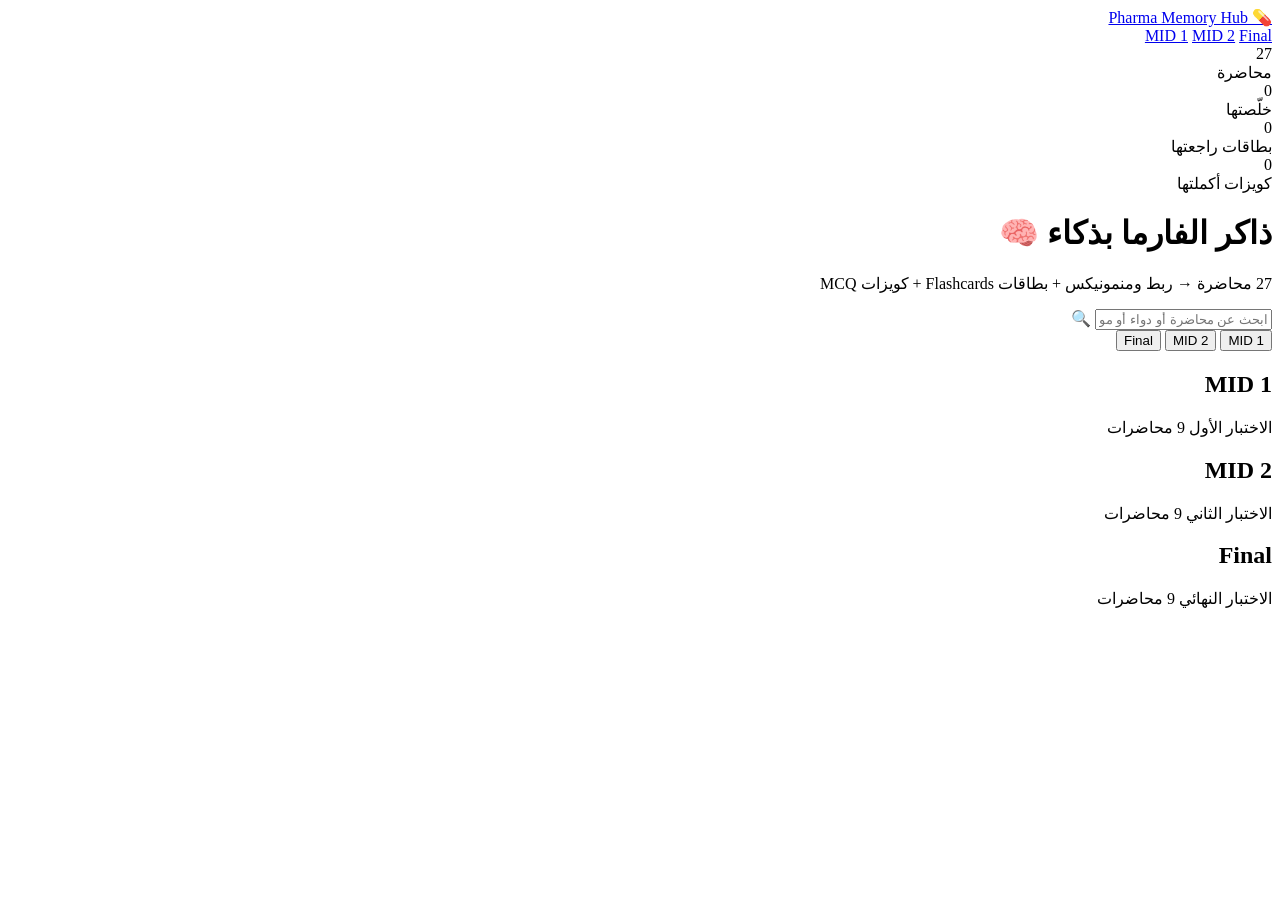
==== index.html @ 9112de87 "Rename index.html.html to index.html" ====
<!DOCTYPE html>
<html lang="ar" dir="rtl">
<head>
  <meta charset="UTF-8">
  <meta name="viewport" content="width=device-width, initial-scale=1.0">
  <title>Pharma Memory Hub 💊</title>
  <link rel="stylesheet" href="assets/css/styles.css">
</head>
<body>

<!-- NAVBAR -->
<nav class="navbar">
  <a class="navbar-brand" href="index.html">
    <span>💊</span> Pharma Memory Hub
  </a>
  <div class="nav-links">
    <a class="nav-link mid1" href="#mid1">MID 1</a>
    <a class="nav-link mid2" href="#mid2">MID 2</a>
    <a class="nav-link final" href="#final">Final</a>
  </div>
</nav>

<!-- STATS BAR -->
<div class="stats-bar" id="statsBar">
  <div class="stat-item">
    <div class="val" id="stat-total">27</div>
    <div class="lbl">محاضرة</div>
  </div>
  <div class="stat-item">
    <div class="val" id="stat-done">0</div>
    <div class="lbl">خلّصتها</div>
  </div>
  <div class="stat-item">
    <div class="val" id="stat-cards">0</div>
    <div class="lbl">بطاقات راجعتها</div>
  </div>
  <div class="stat-item">
    <div class="val" id="stat-quizzes">0</div>
    <div class="lbl">كويزات أكملتها</div>
  </div>
</div>

<!-- HERO -->
<div class="hero">
  <h1>ذاكر الفارما بذكاء 🧠</h1>
  <p>27 محاضرة → ربط ومنمونيكس + بطاقات Flashcards + كويزات MCQ</p>

  <div class="search-bar">
    <input type="text" id="searchInput" placeholder="ابحث عن محاضرة أو دواء أو موضوع…" autocomplete="off">
    <span class="search-icon">🔍</span>
  </div>

  <div class="filter-row" id="filterRow">
    <button class="filter-chip exam-mid1 active" data-filter="mid1">MID 1</button>
    <button class="filter-chip exam-mid2 active" data-filter="mid2">MID 2</button>
    <button class="filter-chip exam-final active" data-filter="final">Final</button>
    <button class="filter-chip" data-filter="all" style="display:none">الكل</button>
  </div>
</div>

<!-- CONTENT -->
<main id="main">
  <!-- MID 1 -->
  <section class="section" id="mid1">
    <div class="section-header">
      <h2>MID 1</h2>
      <span class="exam-badge badge-mid1">الاختبار الأول</span>
      <span class="count" id="count-mid1">9 محاضرات</span>
    </div>
    <div class="lecture-grid" id="grid-mid1"></div>
  </section>

  <!-- MID 2 -->
  <section class="section" id="mid2">
    <div class="section-header">
      <h2>MID 2</h2>
      <span class="exam-badge badge-mid2">الاختبار الثاني</span>
      <span class="count" id="count-mid2">9 محاضرات</span>
    </div>
    <div class="lecture-grid" id="grid-mid2"></div>
  </section>

  <!-- FINAL -->
  <section class="section" id="final">
    <div class="section-header">
      <h2>Final</h2>
      <span class="exam-badge badge-final">الاختبار النهائي</span>
      <span class="count" id="count-final">9 محاضرات</span>
    </div>
    <div class="lecture-grid" id="grid-final"></div>
  </section>

  <div class="empty-state" id="emptyState" style="display:none">
    <div class="icon">🔍</div>
    <p>ما لقينا نتائج. جرّب كلمة ثانية.</p>
  </div>
</main>

<script src="assets/js/app.js"></script>
</body>
</html>
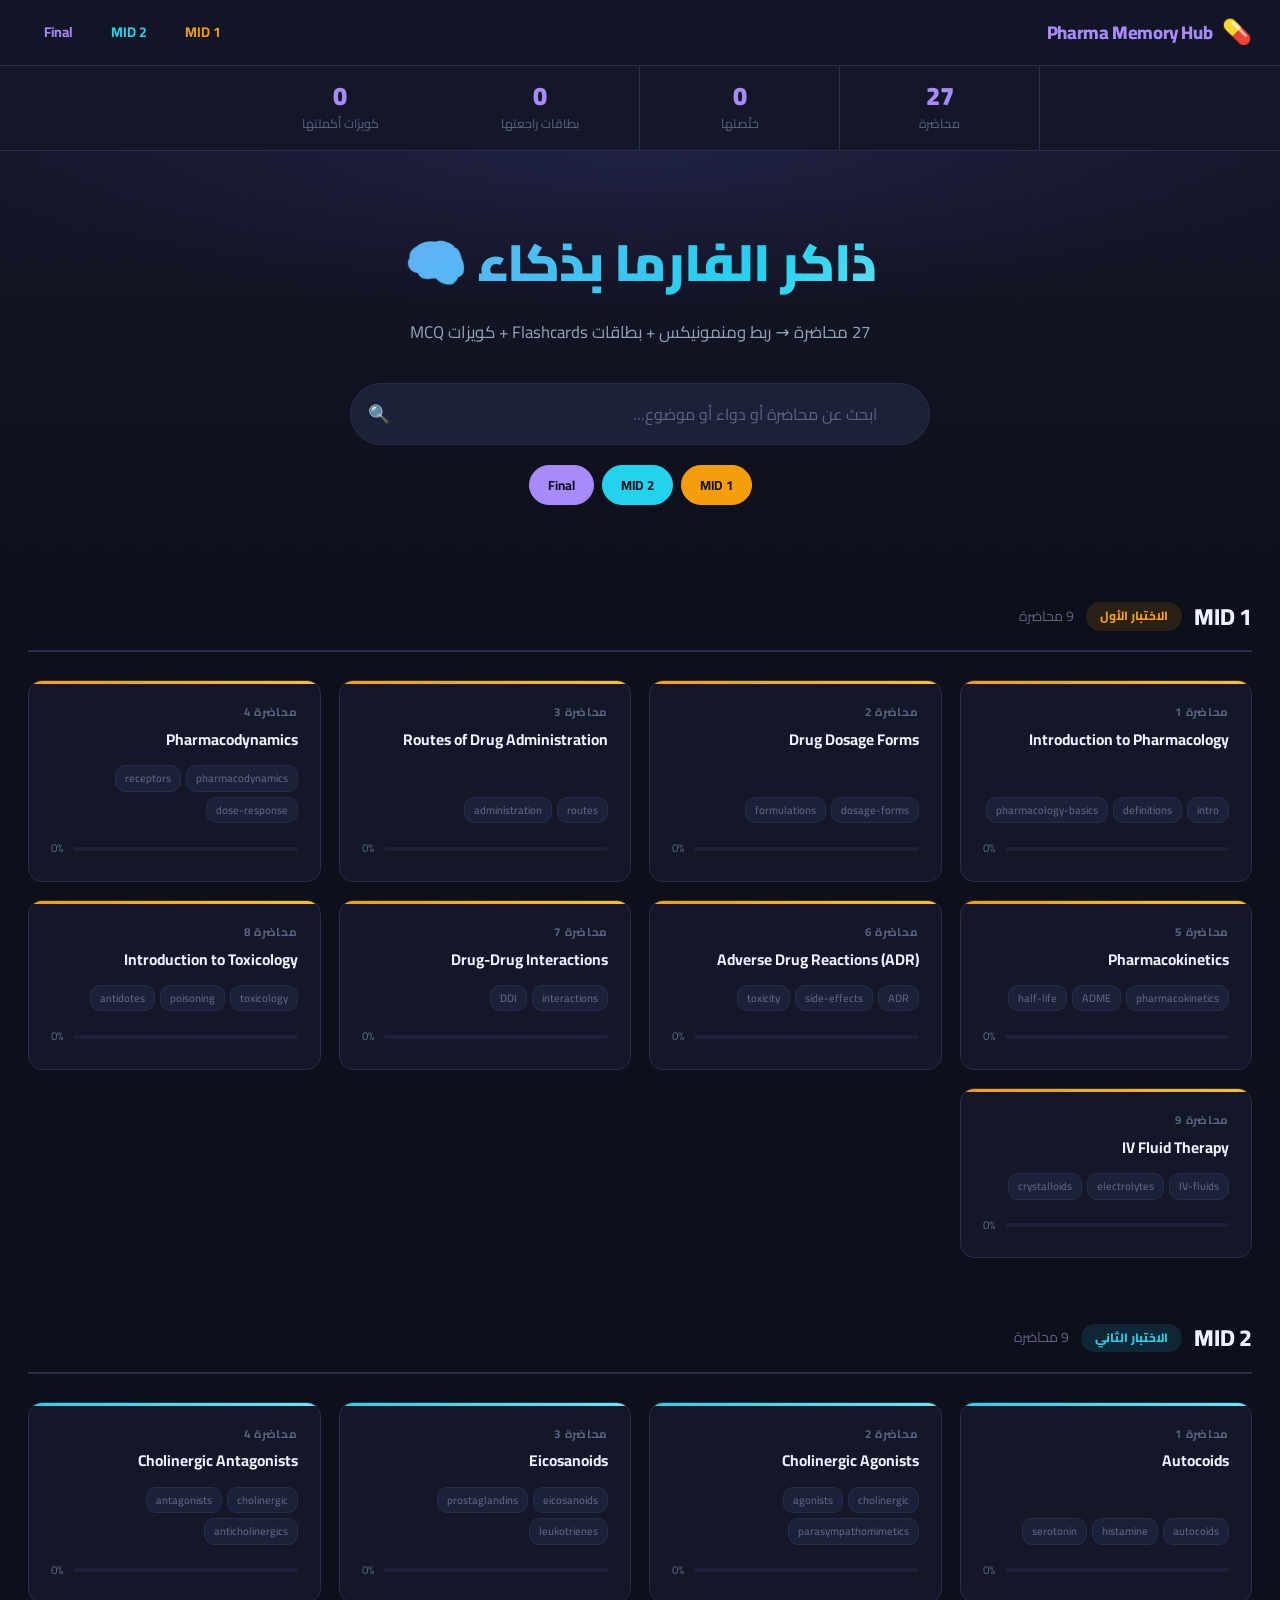
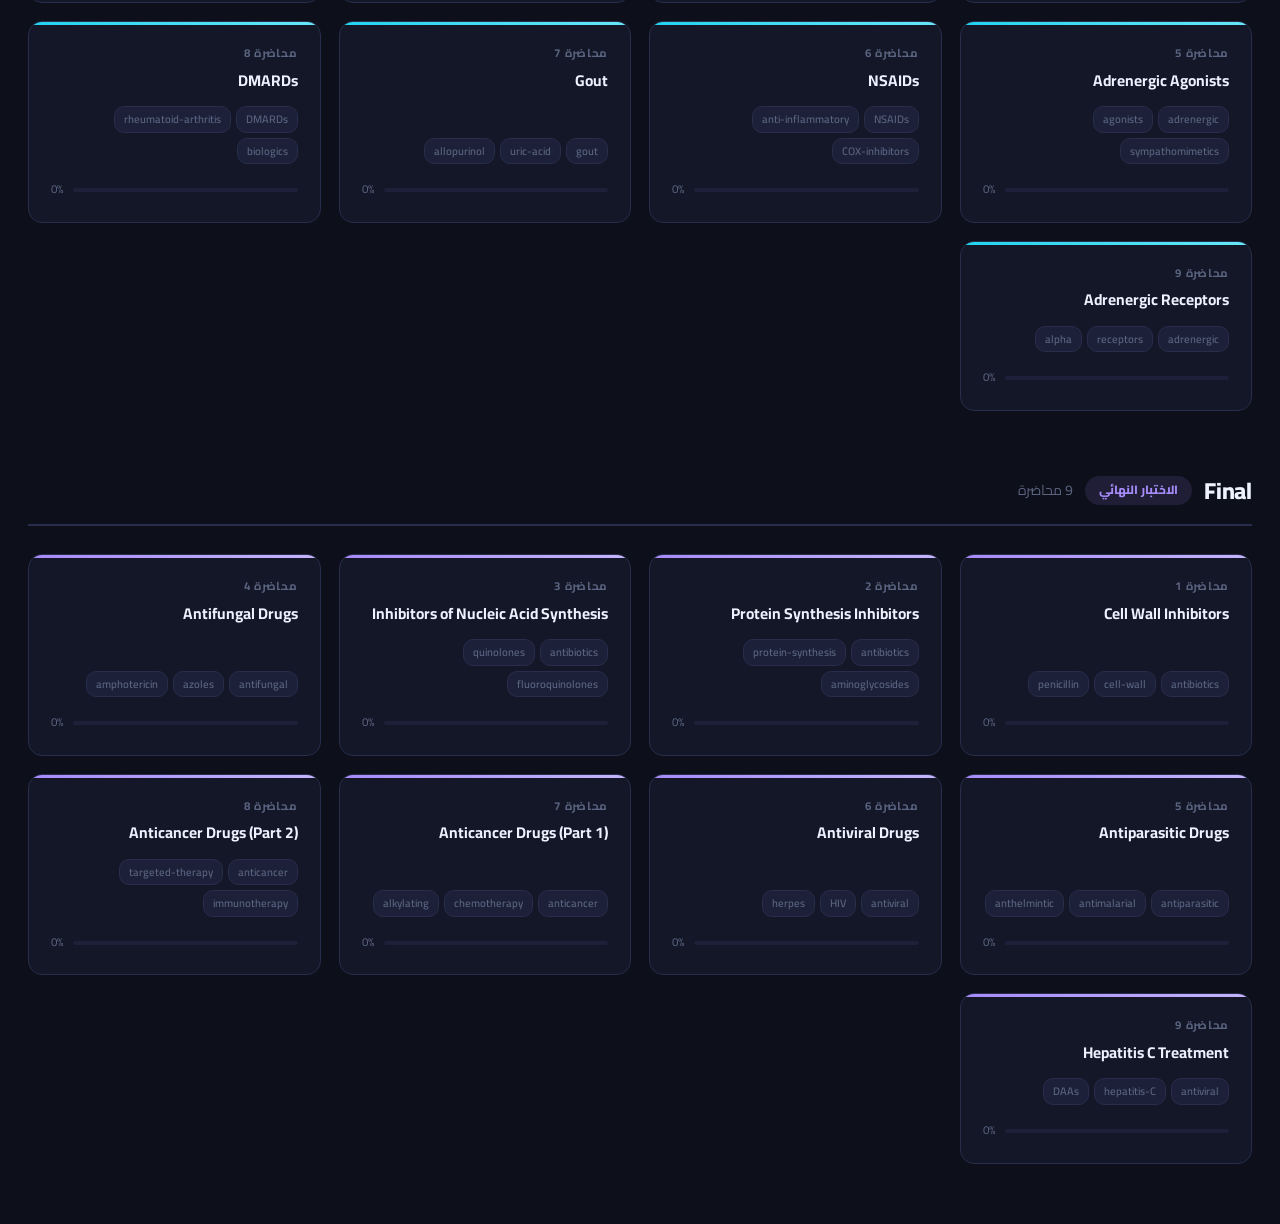
==== commit 7695b631: "improve: overhaul UI styling and UX across all pages - Add Cairo Arabic font + IBM Plex Mono for bet" ====
--- a/index.html
+++ b/index.html
@@ -4,6 +4,9 @@
   <meta charset="UTF-8">
   <meta name="viewport" content="width=device-width, initial-scale=1.0">
   <title>Pharma Memory Hub 💊</title>
+  <link rel="preconnect" href="https://fonts.googleapis.com">
+  <link rel="preconnect" href="https://fonts.gstatic.com" crossorigin>
+  <link href="https://fonts.googleapis.com/css2?family=Cairo:wght@300;400;600;700;800;900&family=IBM+Plex+Mono:wght@400;600&display=swap" rel="stylesheet">
   <link rel="stylesheet" href="assets/css/styles.css">
 </head>
 <body>
--- a/assets/css/styles.css
+++ b/assets/css/styles.css
@@ -0,0 +1,898 @@
+/* ===== PHARMA MEMORY HUB — Dark Theme ===== */
+@import url('https://fonts.googleapis.com/css2?family=Cairo:wght@300;400;600;700;800;900&family=IBM+Plex+Mono:wght@400;600&display=swap');
+
+:root {
+  --bg:      #0d0f1a;
+  --bg2:     #141728;
+  --bg3:     #1c2038;
+  --border:  #272d4a;
+  --accent:  #6c63ff;
+  --accent2: #a78bfa;
+  --green:   #22c55e;
+  --red:     #ef4444;
+  --yellow:  #f59e0b;
+  --cyan:    #22d3ee;
+  --text:    #eef2ff;
+  --text2:   #94a3b8;
+  --text3:   #5a6480;
+  --mid1:    #f59e0b;
+  --mid2:    #22d3ee;
+  --final:   #a78bfa;
+  --radius:    14px;
+  --radius-sm: 8px;
+  --shadow:    0 8px 32px rgba(0,0,0,0.5);
+  --shadow-sm: 0 2px 12px rgba(0,0,0,0.3);
+  --font: 'Cairo', 'Segoe UI', system-ui, sans-serif;
+  --mono: 'IBM Plex Mono', 'Courier New', monospace;
+}
+
+*, *::before, *::after { box-sizing: border-box; margin: 0; padding: 0; }
+html { scroll-behavior: smooth; }
+
+body {
+  background: var(--bg);
+  color: var(--text);
+  font-family: var(--font);
+  line-height: 1.7;
+  min-height: 100vh;
+}
+
+/* ===== NAVBAR ===== */
+.navbar {
+  background: rgba(20, 23, 40, 0.88);
+  backdrop-filter: blur(16px);
+  -webkit-backdrop-filter: blur(16px);
+  border-bottom: 1px solid var(--border);
+  padding: 0 28px;
+  height: 66px;
+  display: flex;
+  align-items: center;
+  justify-content: space-between;
+  position: sticky;
+  top: 0;
+  z-index: 100;
+}
+
+.navbar-brand {
+  font-size: 1.15rem;
+  font-weight: 800;
+  color: var(--accent2);
+  text-decoration: none;
+  display: flex;
+  align-items: center;
+  gap: 10px;
+  letter-spacing: -0.02em;
+}
+
+.navbar-brand span { font-size: 1.5rem; }
+
+.nav-links { display: flex; gap: 6px; }
+
+.nav-link {
+  padding: 7px 16px;
+  border-radius: 24px;
+  text-decoration: none;
+  font-size: 0.88rem;
+  font-weight: 700;
+  color: var(--text2);
+  transition: all 0.2s;
+}
+
+.nav-link:hover, .nav-link.active { color: var(--text); background: var(--bg3); }
+.nav-link.mid1   { color: var(--mid1); }
+.nav-link.mid2   { color: var(--mid2); }
+.nav-link.final  { color: var(--final); }
+.nav-link.mid1:hover   { background: rgba(245,158,11,0.1); }
+.nav-link.mid2:hover   { background: rgba(34,211,238,0.1); }
+.nav-link.final:hover  { background: rgba(167,139,250,0.1); }
+
+/* ===== STATS BAR ===== */
+.stats-bar {
+  display: flex;
+  justify-content: center;
+  background: var(--bg2);
+  border-bottom: 1px solid var(--border);
+  overflow-x: auto;
+}
+
+.stat-item {
+  text-align: center;
+  padding: 16px 36px;
+  flex: 1;
+  max-width: 200px;
+  border-right: 1px solid var(--border);
+  transition: background 0.2s;
+}
+.stat-item:last-child { border-right: none; }
+.stat-item:hover { background: var(--bg3); }
+
+.stat-item .val {
+  font-size: 1.6rem;
+  font-weight: 900;
+  color: var(--accent2);
+  line-height: 1.1;
+}
+.stat-item .lbl {
+  font-size: 0.78rem;
+  color: var(--text3);
+  margin-top: 3px;
+}
+
+/* ===== HERO ===== */
+.hero {
+  text-align: center;
+  padding: 68px 24px 48px;
+  background:
+    radial-gradient(ellipse 80% 50% at 50% 0%, rgba(108,99,255,0.13) 0%, transparent 70%),
+    linear-gradient(180deg, var(--bg2) 0%, var(--bg) 100%);
+  position: relative;
+  overflow: hidden;
+}
+
+.hero::before {
+  content: '';
+  position: absolute;
+  inset: 0;
+  background-image: radial-gradient(circle, rgba(108,99,255,0.07) 1px, transparent 1px);
+  background-size: 32px 32px;
+  pointer-events: none;
+}
+
+.hero h1 {
+  font-size: clamp(2rem, 4.5vw, 3.2rem);
+  font-weight: 900;
+  background: linear-gradient(135deg, var(--accent2) 0%, var(--cyan) 60%, #fff 100%);
+  -webkit-background-clip: text;
+  -webkit-text-fill-color: transparent;
+  background-clip: text;
+  margin-bottom: 12px;
+  letter-spacing: -0.02em;
+  position: relative;
+}
+
+.hero p {
+  color: var(--text2);
+  font-size: 1.05rem;
+  margin-bottom: 36px;
+  position: relative;
+}
+
+/* ===== SEARCH + FILTER ===== */
+.search-bar {
+  max-width: 580px;
+  margin: 0 auto 20px;
+  position: relative;
+}
+
+.search-bar input {
+  width: 100%;
+  padding: 15px 52px 15px 22px;
+  background: var(--bg3);
+  border: 1.5px solid var(--border);
+  border-radius: 32px;
+  color: var(--text);
+  font-size: 1rem;
+  font-family: var(--font);
+  outline: none;
+  transition: border-color 0.2s, box-shadow 0.2s;
+  direction: rtl;
+}
+
+.search-bar input:focus {
+  border-color: var(--accent);
+  box-shadow: 0 0 0 3px rgba(108,99,255,0.15);
+}
+.search-bar input::placeholder { color: var(--text3); }
+
+.search-bar .search-icon {
+  position: absolute;
+  left: 18px;
+  top: 50%;
+  transform: translateY(-50%);
+  color: var(--text3);
+  font-size: 1.1rem;
+  pointer-events: none;
+}
+
+.filter-row {
+  display: flex;
+  flex-wrap: wrap;
+  gap: 8px;
+  justify-content: center;
+  margin-bottom: 44px;
+  position: relative;
+}
+
+.filter-chip {
+  padding: 7px 18px;
+  border-radius: 24px;
+  border: 1.5px solid var(--border);
+  background: transparent;
+  color: var(--text2);
+  font-size: 0.82rem;
+  font-weight: 700;
+  font-family: var(--font);
+  cursor: pointer;
+  transition: all 0.2s;
+}
+
+.filter-chip:hover { border-color: var(--accent); color: var(--accent2); }
+.filter-chip.active { background: var(--accent); border-color: var(--accent); color: #fff; }
+.filter-chip.exam-mid1  { border-color: var(--mid1); color: var(--mid1); }
+.filter-chip.exam-mid1.active  { background: var(--mid1); color: var(--bg); }
+.filter-chip.exam-mid2  { border-color: var(--mid2); color: var(--mid2); }
+.filter-chip.exam-mid2.active  { background: var(--mid2); color: var(--bg); }
+.filter-chip.exam-final { border-color: var(--final); color: var(--final); }
+.filter-chip.exam-final.active { background: var(--final); color: var(--bg); }
+
+/* ===== SECTIONS ===== */
+.section { padding: 0 28px 60px; max-width: 1280px; margin: 0 auto; }
+
+.section-header {
+  display: flex;
+  align-items: center;
+  gap: 12px;
+  margin-bottom: 28px;
+  padding-bottom: 14px;
+  border-bottom: 2px solid var(--border);
+}
+
+.section-header h2 {
+  font-size: 1.45rem;
+  font-weight: 800;
+  letter-spacing: -0.01em;
+}
+.section-header .exam-badge {
+  padding: 4px 14px;
+  border-radius: 20px;
+  font-size: 0.75rem;
+  font-weight: 800;
+}
+
+.badge-mid1  { background: rgba(245,158,11,0.12);  color: var(--mid1); }
+.badge-mid2  { background: rgba(34,211,238,0.12);  color: var(--mid2); }
+.badge-final { background: rgba(167,139,250,0.12); color: var(--final); }
+
+.section-header .count { margin-left: auto; color: var(--text3); font-size: 0.88rem; }
+
+/* ===== LECTURE GRID ===== */
+.lecture-grid {
+  display: grid;
+  grid-template-columns: repeat(auto-fill, minmax(280px, 1fr));
+  gap: 18px;
+}
+
+.lecture-card {
+  background: var(--bg2);
+  border: 1px solid var(--border);
+  border-radius: var(--radius);
+  padding: 22px;
+  cursor: pointer;
+  text-decoration: none;
+  color: inherit;
+  transition: transform 0.22s, box-shadow 0.22s, border-color 0.22s;
+  display: flex;
+  flex-direction: column;
+  position: relative;
+  overflow: hidden;
+}
+
+.lecture-card::before {
+  content: '';
+  position: absolute;
+  top: 0; left: 0; right: 0;
+  height: 3px;
+  transition: height 0.2s;
+}
+
+.lecture-card.mid1::before  { background: linear-gradient(90deg, var(--mid1), #fbbf24); }
+.lecture-card.mid2::before  { background: linear-gradient(90deg, var(--mid2), #67e8f9); }
+.lecture-card.final::before { background: linear-gradient(90deg, var(--final), #c4b5fd); }
+
+.lecture-card:hover {
+  border-color: var(--accent);
+  transform: translateY(-3px);
+  box-shadow: 0 12px 40px rgba(0,0,0,0.5), 0 0 0 1px rgba(108,99,255,0.2);
+}
+.lecture-card:hover::before { height: 4px; }
+
+.lecture-card .lecture-num {
+  font-size: 0.72rem;
+  color: var(--text3);
+  margin-bottom: 6px;
+  font-weight: 700;
+  text-transform: uppercase;
+  letter-spacing: 0.06em;
+}
+
+.lecture-card h3 {
+  font-size: 0.97rem;
+  font-weight: 700;
+  margin-bottom: 14px;
+  color: var(--text);
+  line-height: 1.45;
+  flex: 1;
+}
+
+.lecture-card .topics {
+  display: flex;
+  flex-wrap: wrap;
+  gap: 5px;
+  margin-bottom: 16px;
+}
+
+.topic-tag {
+  padding: 3px 9px;
+  background: var(--bg3);
+  border: 1px solid var(--border);
+  border-radius: 10px;
+  font-size: 0.68rem;
+  color: var(--text3);
+  font-weight: 600;
+}
+
+.lecture-card .card-footer {
+  display: flex;
+  align-items: center;
+  justify-content: space-between;
+  gap: 10px;
+}
+
+.progress-bar {
+  flex: 1;
+  height: 4px;
+  background: var(--bg3);
+  border-radius: 2px;
+  overflow: hidden;
+}
+
+.progress-fill {
+  height: 100%;
+  border-radius: 2px;
+  transition: width 0.4s ease;
+}
+
+.mid1 .progress-fill  { background: var(--mid1); }
+.mid2 .progress-fill  { background: var(--mid2); }
+.final .progress-fill { background: var(--final); }
+
+.card-status { font-size: 0.72rem; color: var(--text3); white-space: nowrap; }
+.card-status.done { color: var(--green); }
+
+/* ===== LECTURE PAGE ===== */
+.lecture-page { max-width: 880px; margin: 0 auto; padding: 28px 24px 72px; }
+
+.lecture-header {
+  background: var(--bg2);
+  border: 1px solid var(--border);
+  border-radius: var(--radius);
+  padding: 28px;
+  margin-bottom: 20px;
+}
+
+.lecture-header .back-btn {
+  display: inline-flex;
+  align-items: center;
+  gap: 6px;
+  color: var(--text3);
+  text-decoration: none;
+  font-size: 0.85rem;
+  font-weight: 700;
+  margin-bottom: 20px;
+  transition: all 0.2s;
+  padding: 7px 14px;
+  background: var(--bg3);
+  border-radius: 20px;
+  border: 1px solid var(--border);
+}
+
+.lecture-header .back-btn:hover {
+  color: var(--text);
+  border-color: var(--text3);
+  background: var(--border);
+}
+
+.lecture-header h1 {
+  font-size: 1.65rem;
+  font-weight: 800;
+  margin-bottom: 12px;
+  letter-spacing: -0.02em;
+  line-height: 1.3;
+}
+
+.lecture-header .meta {
+  display: flex;
+  gap: 8px;
+  flex-wrap: wrap;
+  align-items: center;
+}
+
+/* ===== MODE TABS ===== */
+.mode-tabs {
+  display: grid;
+  grid-template-columns: repeat(3, 1fr);
+  gap: 6px;
+  background: var(--bg2);
+  border: 1px solid var(--border);
+  border-radius: var(--radius);
+  padding: 6px;
+  margin-bottom: 24px;
+}
+
+.mode-tab {
+  padding: 12px 10px;
+  border: none;
+  border-radius: var(--radius-sm);
+  background: transparent;
+  color: var(--text2);
+  cursor: pointer;
+  font-family: var(--font);
+  font-size: 0.9rem;
+  font-weight: 700;
+  transition: all 0.2s;
+  display: flex;
+  align-items: center;
+  justify-content: center;
+  gap: 6px;
+}
+
+.mode-tab:hover { color: var(--text); background: var(--bg3); }
+.mode-tab.active {
+  background: var(--accent);
+  color: #fff;
+  box-shadow: 0 2px 12px rgba(108,99,255,0.35);
+}
+
+/* ===== SUMMARY ===== */
+.summary-box {
+  background: var(--bg2);
+  border: 1px solid var(--border);
+  border-radius: var(--radius);
+  padding: 24px;
+  margin-bottom: 20px;
+  direction: rtl;
+  text-align: right;
+  transition: border-color 0.2s;
+}
+.summary-box:hover { border-color: rgba(108,99,255,0.3); }
+
+.summary-box h2 {
+  font-size: 0.85rem;
+  color: var(--text3);
+  margin-bottom: 12px;
+  font-weight: 800;
+  text-transform: uppercase;
+  letter-spacing: 0.06em;
+}
+.summary-box p {
+  color: var(--text2);
+  line-height: 1.85;
+  font-size: 0.97rem;
+}
+
+.key-drugs-table {
+  width: 100%;
+  border-collapse: collapse;
+  margin-top: 10px;
+}
+
+.key-drugs-table th, .key-drugs-table td {
+  padding: 11px 16px;
+  border-bottom: 1px solid var(--border);
+  text-align: right;
+  font-size: 0.9rem;
+}
+
+.key-drugs-table th {
+  color: var(--text3);
+  font-weight: 800;
+  font-size: 0.78rem;
+  text-transform: uppercase;
+  letter-spacing: 0.05em;
+}
+.key-drugs-table td:first-child {
+  color: var(--cyan);
+  font-family: var(--mono);
+  font-size: 0.88rem;
+}
+.key-drugs-table tr:last-child td { border-bottom: none; }
+.key-drugs-table tbody tr:hover { background: var(--bg3); }
+
+/* ===== MNEMONIC CARDS ===== */
+.mnemonic-card {
+  background: var(--bg2);
+  border: 1px solid var(--border);
+  border-radius: var(--radius);
+  padding: 28px;
+  margin-bottom: 16px;
+  transition: border-color 0.2s, box-shadow 0.2s;
+}
+
+.mnemonic-card:hover {
+  border-color: rgba(108,99,255,0.4);
+  box-shadow: var(--shadow-sm);
+}
+
+.mnemonic-type {
+  display: inline-flex;
+  align-items: center;
+  gap: 4px;
+  padding: 4px 12px;
+  border-radius: 12px;
+  font-size: 0.72rem;
+  font-weight: 800;
+  text-transform: uppercase;
+  letter-spacing: 0.05em;
+  margin-bottom: 14px;
+}
+
+.type-acronym { background: rgba(245,158,11,0.12); color: var(--yellow); }
+.type-story   { background: rgba(34,211,238,0.12);  color: var(--cyan); }
+.type-visual  { background: rgba(167,139,250,0.12); color: var(--accent2); }
+
+.mnemonic-card h3 {
+  font-size: 1.15rem;
+  font-weight: 800;
+  margin-bottom: 14px;
+  color: var(--accent2);
+  line-height: 1.35;
+}
+
+.mnemonic-card .body {
+  color: var(--text2);
+  line-height: 1.9;
+  direction: rtl;
+  text-align: right;
+  white-space: pre-line;
+  font-size: 0.97rem;
+}
+
+.mnemonic-card .covers {
+  margin-top: 16px;
+  display: flex;
+  flex-wrap: wrap;
+  gap: 6px;
+}
+
+.drug-tag {
+  padding: 4px 12px;
+  background: rgba(34,211,238,0.08);
+  border: 1px solid rgba(34,211,238,0.2);
+  border-radius: 10px;
+  font-size: 0.75rem;
+  color: var(--cyan);
+  font-family: var(--mono);
+  font-weight: 600;
+}
+
+/* ===== FLASHCARDS ===== */
+.flashcard-container {
+  perspective: 1200px;
+  max-width: 620px;
+  margin: 0 auto 24px;
+}
+
+.flashcard {
+  width: 100%;
+  height: 270px;
+  position: relative;
+  transform-style: preserve-3d;
+  transition: transform 0.55s cubic-bezier(0.4, 0, 0.2, 1);
+  cursor: pointer;
+}
+
+.flashcard.flipped { transform: rotateY(180deg); }
+
+.flashcard-face {
+  position: absolute;
+  inset: 0;
+  backface-visibility: hidden;
+  -webkit-backface-visibility: hidden;
+  background: var(--bg2);
+  border: 2px solid var(--border);
+  border-radius: var(--radius);
+  display: flex;
+  flex-direction: column;
+  align-items: center;
+  justify-content: center;
+  padding: 36px;
+  text-align: center;
+  transition: border-color 0.2s;
+}
+
+.flashcard:hover .flashcard-face.front { border-color: var(--accent); }
+
+.flashcard-face.back {
+  transform: rotateY(180deg);
+  border-color: var(--accent);
+  background: linear-gradient(135deg, var(--bg2) 0%, #181630 100%);
+}
+
+.flashcard-face .face-label {
+  font-size: 0.68rem;
+  text-transform: uppercase;
+  color: var(--text3);
+  margin-bottom: 14px;
+  letter-spacing: 0.1em;
+  font-weight: 700;
+}
+
+.flashcard-face .face-text {
+  font-size: 1.15rem;
+  font-weight: 700;
+  line-height: 1.55;
+  direction: rtl;
+}
+
+.flashcard-face.back .face-text { color: var(--accent2); }
+
+.flashcard-hint {
+  text-align: center;
+  color: var(--text3);
+  font-size: 0.8rem;
+  margin-bottom: 20px;
+}
+
+.flashcard-controls {
+  display: flex;
+  gap: 12px;
+  justify-content: center;
+  margin-bottom: 24px;
+}
+
+.fc-btn {
+  padding: 11px 28px;
+  border-radius: 10px;
+  border: 1px solid transparent;
+  font-family: var(--font);
+  font-size: 0.92rem;
+  font-weight: 700;
+  cursor: pointer;
+  transition: all 0.2s;
+}
+
+.fc-btn.again {
+  background: rgba(239,68,68,0.1);
+  color: var(--red);
+  border-color: rgba(239,68,68,0.25);
+}
+.fc-btn.again:hover { background: rgba(239,68,68,0.22); }
+.fc-btn.good {
+  background: rgba(34,197,94,0.1);
+  color: var(--green);
+  border-color: rgba(34,197,94,0.25);
+}
+.fc-btn.good:hover  { background: rgba(34,197,94,0.22); }
+.fc-btn.next {
+  background: var(--bg3);
+  color: var(--text2);
+  border-color: var(--border);
+}
+.fc-btn.next:hover  { background: var(--border); color: var(--text); }
+
+.flashcard-progress {
+  display: flex;
+  align-items: center;
+  justify-content: space-between;
+  color: var(--text3);
+  font-size: 0.82rem;
+  max-width: 620px;
+  margin: 0 auto 16px;
+}
+
+/* ===== QUIZ ===== */
+.quiz-container { max-width: 680px; margin: 0 auto; }
+
+.quiz-progress-bar {
+  height: 5px;
+  background: var(--bg3);
+  border-radius: 3px;
+  overflow: hidden;
+  margin-bottom: 28px;
+}
+
+.quiz-progress-fill {
+  height: 100%;
+  background: linear-gradient(90deg, var(--accent), var(--accent2));
+  transition: width 0.4s ease;
+}
+
+.quiz-q-num {
+  color: var(--text3);
+  font-size: 0.82rem;
+  margin-bottom: 8px;
+  font-weight: 700;
+}
+
+.quiz-question {
+  font-size: 1.1rem;
+  font-weight: 700;
+  margin-bottom: 22px;
+  direction: rtl;
+  text-align: right;
+  line-height: 1.65;
+}
+
+.quiz-options {
+  display: flex;
+  flex-direction: column;
+  gap: 10px;
+  margin-bottom: 20px;
+}
+
+.quiz-option {
+  padding: 15px 20px;
+  background: var(--bg2);
+  border: 1.5px solid var(--border);
+  border-radius: 10px;
+  cursor: pointer;
+  transition: all 0.18s;
+  font-family: var(--font);
+  font-size: 0.95rem;
+  color: var(--text);
+  text-align: right;
+  direction: rtl;
+  font-weight: 600;
+}
+
+.quiz-option:hover:not(:disabled) {
+  border-color: var(--accent);
+  background: var(--bg3);
+  transform: translateX(-3px);
+}
+.quiz-option.correct {
+  border-color: var(--green);
+  background: rgba(34,197,94,0.08);
+  color: var(--green);
+}
+.quiz-option.wrong {
+  border-color: var(--red);
+  background: rgba(239,68,68,0.08);
+  color: var(--red);
+}
+.quiz-option:disabled { cursor: default; }
+
+.quiz-explanation {
+  background: rgba(108,99,255,0.07);
+  border: 1px solid rgba(108,99,255,0.22);
+  border-radius: 10px;
+  padding: 16px 20px;
+  font-size: 0.9rem;
+  color: var(--text2);
+  direction: rtl;
+  text-align: right;
+  line-height: 1.85;
+  margin-bottom: 20px;
+  display: none;
+}
+
+.quiz-explanation.show { display: block; }
+.quiz-explanation strong { color: var(--accent2); }
+
+.quiz-next-btn {
+  display: none;
+  width: 100%;
+  padding: 14px;
+  background: var(--accent);
+  border: none;
+  border-radius: 10px;
+  color: #fff;
+  font-family: var(--font);
+  font-size: 1rem;
+  font-weight: 800;
+  cursor: pointer;
+  transition: all 0.2s;
+  box-shadow: 0 4px 16px rgba(108,99,255,0.3);
+}
+
+.quiz-next-btn.show { display: block; }
+.quiz-next-btn:hover {
+  background: var(--accent2);
+  box-shadow: 0 4px 24px rgba(167,139,250,0.4);
+  transform: translateY(-1px);
+}
+
+.quiz-result {
+  text-align: center;
+  padding: 60px 24px;
+  display: none;
+}
+
+.quiz-result.show { display: block; }
+
+.quiz-result .score {
+  font-size: 4.5rem;
+  font-weight: 900;
+  background: linear-gradient(135deg, var(--accent2), var(--cyan));
+  -webkit-background-clip: text;
+  -webkit-text-fill-color: transparent;
+  background-clip: text;
+  line-height: 1;
+  margin-bottom: 8px;
+}
+
+.quiz-result p { color: var(--text2); margin: 8px 0 28px; font-size: 1rem; }
+
+.quiz-restart-btn {
+  padding: 13px 36px;
+  background: var(--accent);
+  border: none;
+  border-radius: 12px;
+  color: #fff;
+  font-family: var(--font);
+  font-size: 1rem;
+  font-weight: 800;
+  cursor: pointer;
+  transition: all 0.2s;
+  box-shadow: 0 4px 16px rgba(108,99,255,0.3);
+}
+
+.quiz-restart-btn:hover {
+  background: var(--accent2);
+  transform: translateY(-1px);
+}
+
+/* ===== LOADING / EMPTY ===== */
+.loading {
+  text-align: center;
+  padding: 100px 24px;
+  color: var(--text3);
+}
+
+.loading .spinner {
+  width: 44px; height: 44px;
+  border: 3px solid var(--border);
+  border-top-color: var(--accent);
+  border-radius: 50%;
+  animation: spin 0.75s linear infinite;
+  margin: 0 auto 18px;
+}
+
+@keyframes spin { to { transform: rotate(360deg); } }
+
+.empty-state {
+  text-align: center;
+  padding: 64px 24px;
+  color: var(--text3);
+}
+
+.empty-state .icon {
+  font-size: 3rem;
+  margin-bottom: 14px;
+  display: block;
+}
+
+/* ===== SCROLLBAR ===== */
+::-webkit-scrollbar { width: 6px; }
+::-webkit-scrollbar-track { background: var(--bg); }
+::-webkit-scrollbar-thumb { background: var(--border); border-radius: 3px; }
+::-webkit-scrollbar-thumb:hover { background: var(--text3); }
+
+/* ===== RESPONSIVE ===== */
+@media (max-width: 768px) {
+  .navbar { padding: 0 18px; }
+  .nav-links { gap: 4px; }
+  .nav-link { padding: 6px 10px; font-size: 0.8rem; }
+
+  .stat-item { padding: 14px 20px; min-width: 110px; }
+
+  .hero { padding: 52px 18px 36px; }
+  .section { padding: 0 18px 44px; }
+  .lecture-grid { grid-template-columns: repeat(auto-fill, minmax(240px, 1fr)); gap: 14px; }
+  .lecture-page { padding: 20px 16px 56px; }
+  .flashcard { height: 250px; }
+  .mnemonic-card { padding: 22px; }
+}
+
+@media (max-width: 480px) {
+  .nav-links { display: none; }
+  .lecture-grid { grid-template-columns: 1fr; }
+  .mode-tabs { grid-template-columns: 1fr; gap: 4px; }
+  .flashcard { height: 220px; }
+  .stat-item { padding: 12px 16px; min-width: 80px; }
+  .stat-item .val { font-size: 1.3rem; }
+  .flashcard-controls { flex-wrap: wrap; }
+  .fc-btn { flex: 1; min-width: 80px; }
+  .lecture-header { padding: 20px; }
+  .lecture-header h1 { font-size: 1.35rem; }
+}
